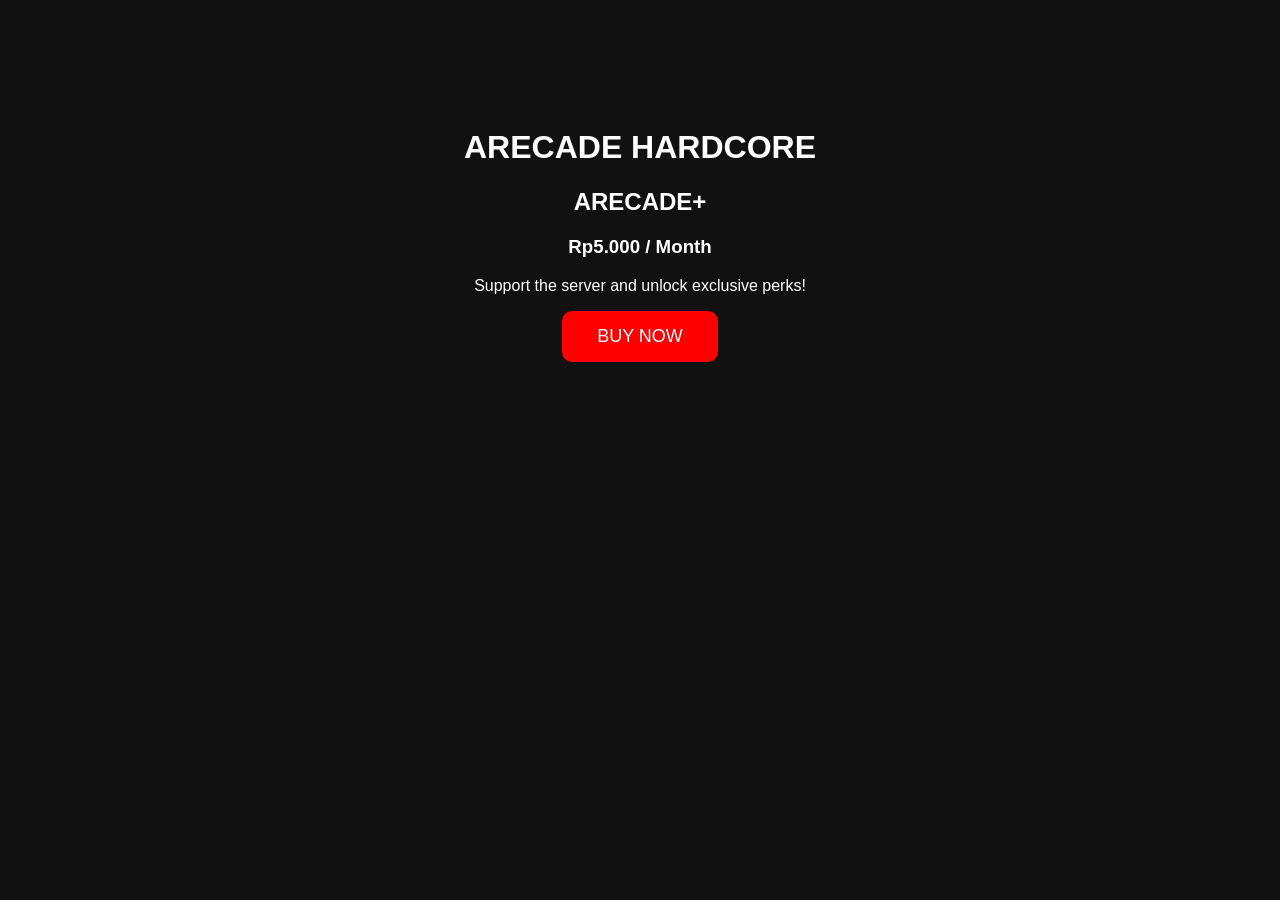
==== index.html @ c164f5a3 "Create index.html" ====
<!DOCTYPE html>
<html lang="en">
<head>
    <meta charset="UTF-8">
    <meta name="viewport" content="width=device-width, initial-scale=1.0">
    <title>Arcade Hardcore Store</title>
</head>
<body style="background:#111;color:white;text-align:center;font-family:Arial;padding-top:100px;">

<h1>ARECADE HARDCORE</h1>

<h2>ARECADE+</h2>

<h3>Rp5.000 / Month</h3>

<p>Support the server and unlock exclusive perks!</p>

<button style="padding:15px 35px;background:red;color:white;border:none;border-radius:10px;font-size:18px;">
BUY NOW
</button>

</body>
</html>
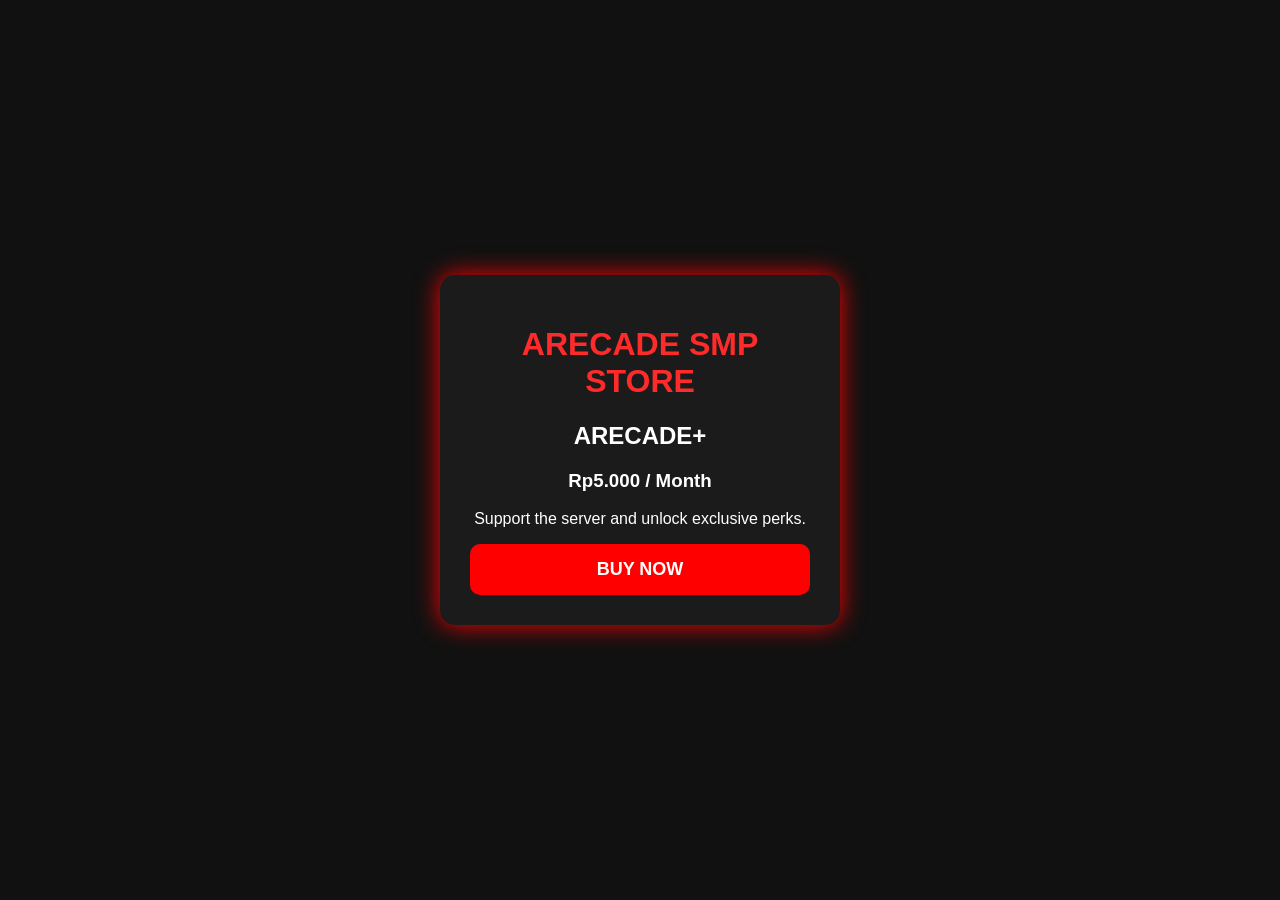
==== commit 684b2bf2: "index.html" ====
--- a/index.html
+++ b/index.html
@@ -1,23 +1,74 @@
 <!DOCTYPE html>
 <html lang="en">
 <head>
-    <meta charset="UTF-8">
-    <meta name="viewport" content="width=device-width, initial-scale=1.0">
-    <title>Arcade Hardcore Store</title>
+<meta charset="UTF-8">
+<meta name="viewport" content="width=device-width, initial-scale=1.0">
+<title>ARECADE SMP STORE</title>
+
+<style>
+body{
+    margin:0;
+    background:#111;
+    color:white;
+    font-family:Arial,Helvetica,sans-serif;
+    display:flex;
+    justify-content:center;
+    align-items:center;
+    height:100vh;
+}
+
+.card{
+    background:#1b1b1b;
+    width:340px;
+    border-radius:15px;
+    padding:30px;
+    text-align:center;
+    box-shadow:0 0 25px red;
+}
+
+h1{
+    color:#ff2b2b;
+}
+
+button{
+    width:100%;
+    padding:15px;
+    font-size:18px;
+    font-weight:bold;
+    border:none;
+    border-radius:10px;
+    background:#ff0000;
+    color:white;
+    cursor:pointer;
+    transition:.2s;
+}
+
+button:hover{
+    background:#cc0000;
+}
+</style>
 </head>
-<body style="background:#111;color:white;text-align:center;font-family:Arial;padding-top:100px;">
 
-<h1>ARECADE HARDCORE</h1>
+<body>
+
+<div class="card">
+<h1>ARECADE SMP STORE</h1>
 
 <h2>ARECADE+</h2>
 
 <h3>Rp5.000 / Month</h3>
 
-<p>Support the server and unlock exclusive perks!</p>
+<p>Support the server and unlock exclusive perks.</p>
 
-<button style="padding:15px 35px;background:red;color:white;border:none;border-radius:10px;font-size:18px;">
-BUY NOW
-</button>
+<button onclick="buyRank()">BUY NOW</button>
+
+</div>
+
+<script>
+function buyRank(){
+    window.open("https://forms.gle/ISI_LINK_GOOGLE_FORM_KAMU","_blank");
+}
+</script>
 
 </body>
 </html>
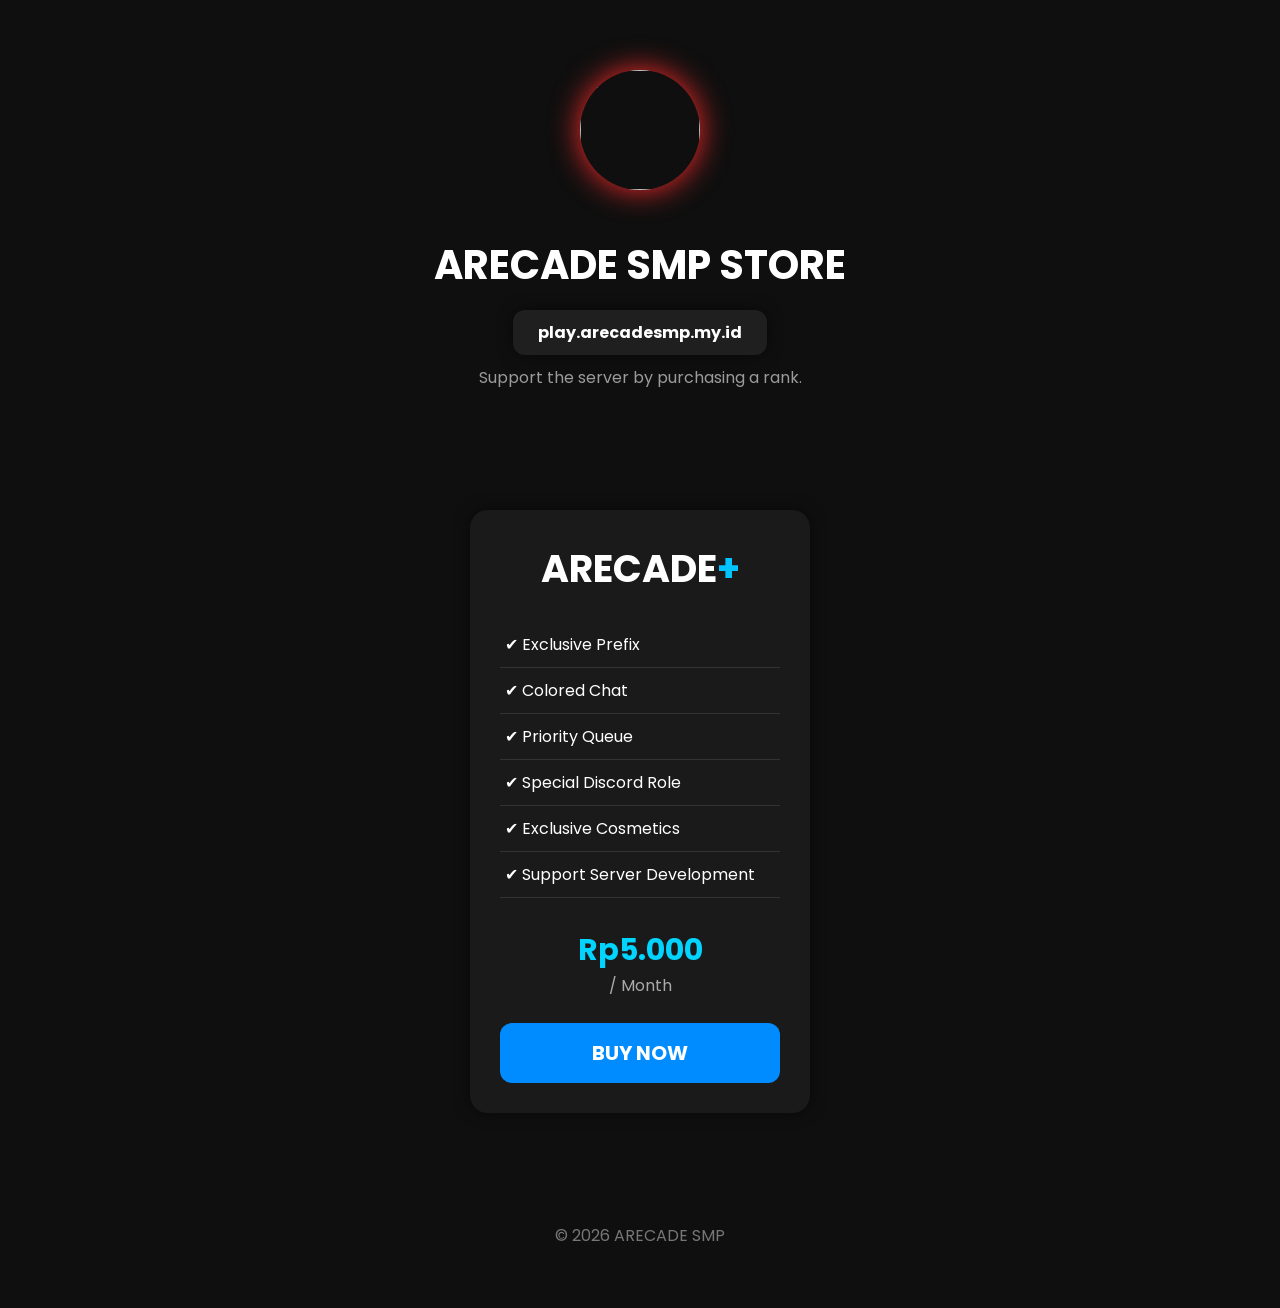
==== commit cd5624ca: "index.html" ====
--- a/index.html
+++ b/index.html
@@ -3,72 +3,237 @@
 <head>
 <meta charset="UTF-8">
 <meta name="viewport" content="width=device-width, initial-scale=1.0">
+
 <title>ARECADE SMP STORE</title>
 
+<link href="https://fonts.googleapis.com/css2?family=Poppins:wght@300;500;700&display=swap" rel="stylesheet">
+
 <style>
+
+*{
+margin:0;
+padding:0;
+box-sizing:border-box;
+font-family:Poppins,sans-serif;
+}
+
 body{
-    margin:0;
-    background:#111;
-    color:white;
-    font-family:Arial,Helvetica,sans-serif;
-    display:flex;
-    justify-content:center;
-    align-items:center;
-    height:100vh;
+background:#0f0f0f;
+color:white;
+text-align:center;
+}
+
+header{
+padding:70px 20px;
+}
+
+.logo{
+width:120px;
+height:120px;
+border-radius:50%;
+box-shadow:0 0 30px #ff2b2b;
+margin-bottom:20px;
+}
+
+.ip{
+display:inline-block;
+padding:10px 25px;
+background:#1f1f1f;
+border-radius:12px;
+font-weight:bold;
+margin-top:15px;
+box-shadow:0 0 15px rgba(0,0,0,.5);
+}
+
+.title{
+font-size:40px;
+font-weight:bold;
+margin-top:25px;
+}
+
+.subtitle{
+color:#9b9b9b;
+margin-top:10px;
+}
+
+.cards{
+display:flex;
+justify-content:center;
+padding:50px;
+flex-wrap:wrap;
+gap:35px;
 }
 
 .card{
-    background:#1b1b1b;
-    width:340px;
-    border-radius:15px;
-    padding:30px;
-    text-align:center;
-    box-shadow:0 0 25px red;
-}
-
-h1{
-    color:#ff2b2b;
-}
-
-button{
-    width:100%;
-    padding:15px;
-    font-size:18px;
-    font-weight:bold;
-    border:none;
-    border-radius:10px;
-    background:#ff0000;
-    color:white;
-    cursor:pointer;
-    transition:.2s;
-}
-
-button:hover{
-    background:#cc0000;
-}
+
+width:340px;
+background:#1a1a1a;
+border-radius:18px;
+padding:30px;
+transition:.25s;
+box-shadow:0 0 15px rgba(0,0,0,.5);
+
+}
+
+.card:hover{
+
+transform:translateY(-8px);
+box-shadow:0 0 30px red;
+
+}
+
+.rank{
+
+font-size:38px;
+font-weight:bold;
+
+}
+
+.plus{
+
+color:#00c3ff;
+
+}
+
+ul{
+
+text-align:left;
+margin-top:25px;
+margin-bottom:30px;
+line-height:35px;
+list-style:none;
+
+}
+
+li{
+
+border-bottom:1px solid #333;
+padding:5px;
+
+}
+
+.price{
+
+font-size:30px;
+font-weight:bold;
+color:#00d4ff;
+
+}
+
+.month{
+
+font-size:16px;
+color:#aaa;
+
+}
+
+.buy{
+
+margin-top:25px;
+width:100%;
+padding:15px;
+font-size:20px;
+font-weight:bold;
+background:#008cff;
+border:none;
+border-radius:12px;
+cursor:pointer;
+color:white;
+transition:.2s;
+
+}
+
+.buy:hover{
+
+background:#006cff;
+
+}
+
+footer{
+
+margin:60px;
+color:#777;
+
+}
+
 </style>
+
 </head>
 
 <body>
 
+<header>
+
+<img src="https://i.imgur.com/NV0wLqP.png" class="logo">
+
+<h1 class="title">ARECADE SMP STORE</h1>
+
+<div class="ip">
+play.arecadesmp.my.id
+</div>
+
+<p class="subtitle">
+Support the server by purchasing a rank.
+</p>
+
+</header>
+
+<div class="cards">
+
 <div class="card">
-<h1>ARECADE SMP STORE</h1>
-
-<h2>ARECADE+</h2>
-
-<h3>Rp5.000 / Month</h3>
-
-<p>Support the server and unlock exclusive perks.</p>
-
-<button onclick="buyRank()">BUY NOW</button>
-
-</div>
+
+<div class="rank">
+ARECADE<span class="plus">+</span>
+</div>
+
+<ul>
+
+<li>✔ Exclusive Prefix</li>
+
+<li>✔ Colored Chat</li>
+
+<li>✔ Priority Queue</li>
+
+<li>✔ Special Discord Role</li>
+
+<li>✔ Exclusive Cosmetics</li>
+
+<li>✔ Support Server Development</li>
+
+</ul>
+
+<div class="price">
+Rp5.000
+</div>
+
+<div class="month">
+/ Month
+</div>
+
+<button class="buy" onclick="buy()">
+BUY NOW
+</button>
+
+</div>
+
+</div>
+
+<footer>
+
+© 2026 ARECADE SMP
+
+</footer>
 
 <script>
-function buyRank(){
-    window.open("https://forms.gle/ISI_LINK_GOOGLE_FORM_KAMU","_blank");
-}
+
+function buy(){
+
+window.open("https://wa.me/6285864209011?text=Halo%20Admin,%20Saya%20ingin%20membeli%20rank%20ARECADE+.%0A%0AMinecraft%20Username:%20","_blank");
+
+}
+
 </script>
 
 </body>
+
 </html>
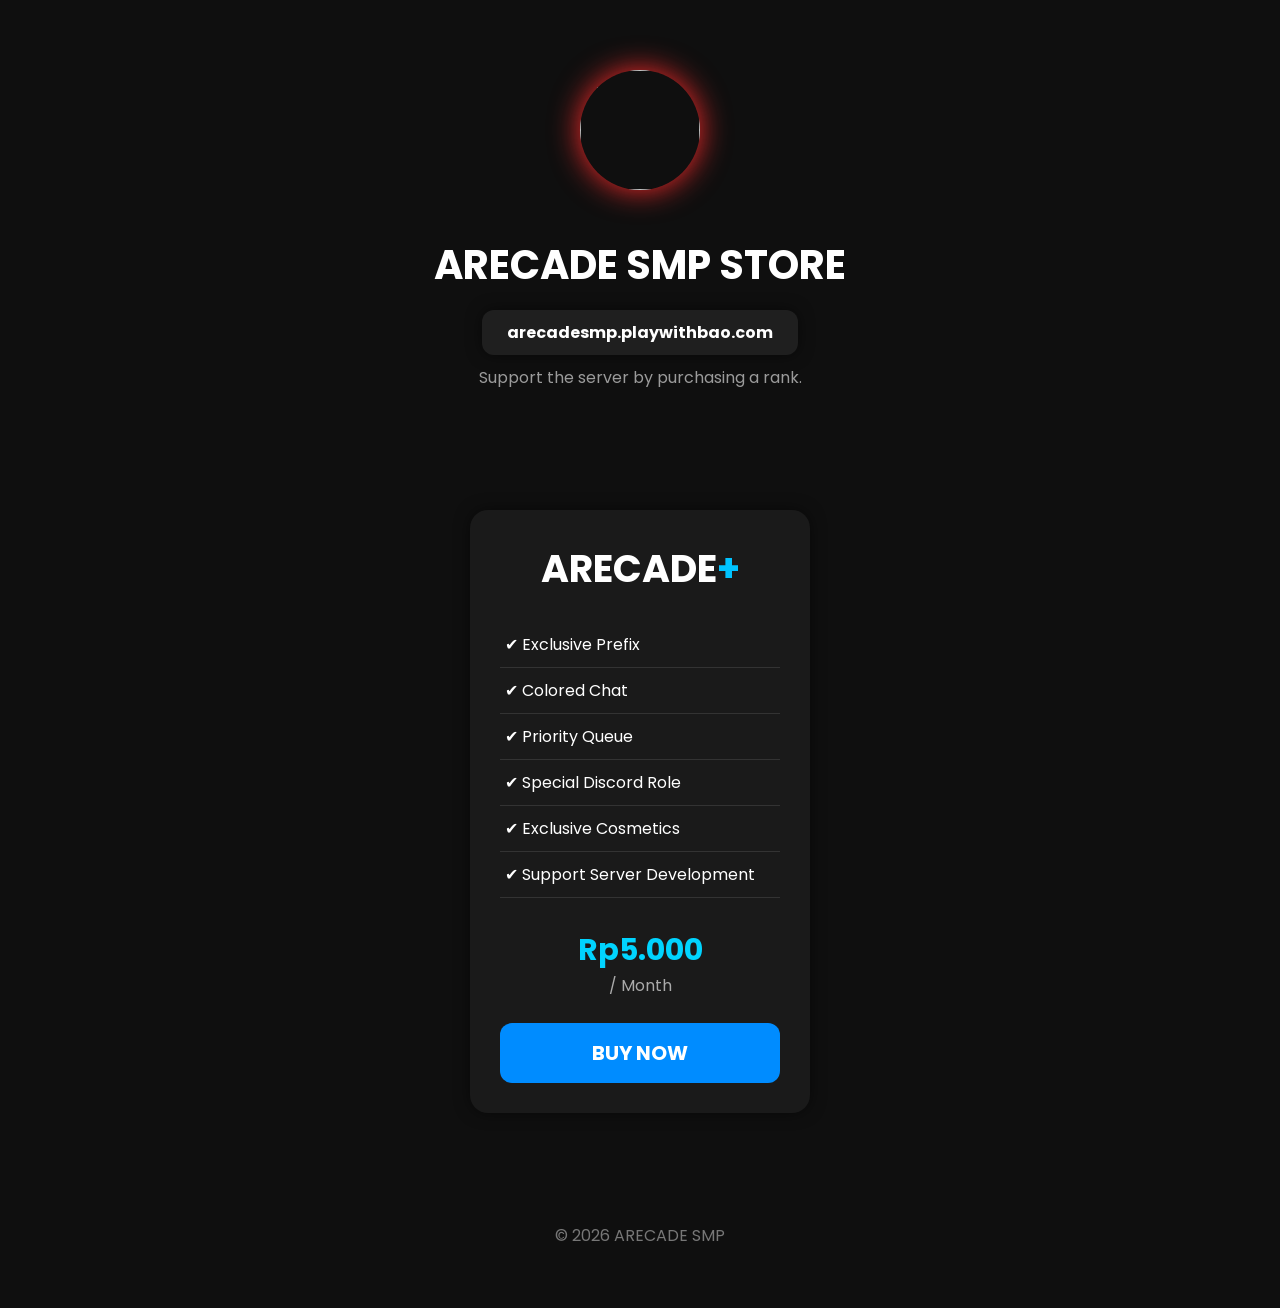
==== commit 7cd78d2f: "index.html" ====
--- a/index.html
+++ b/index.html
@@ -169,7 +169,7 @@
 <h1 class="title">ARECADE SMP STORE</h1>
 
 <div class="ip">
-play.arecadesmp.my.id
+arecadesmp.playwithbao.com
 </div>
 
 <p class="subtitle">
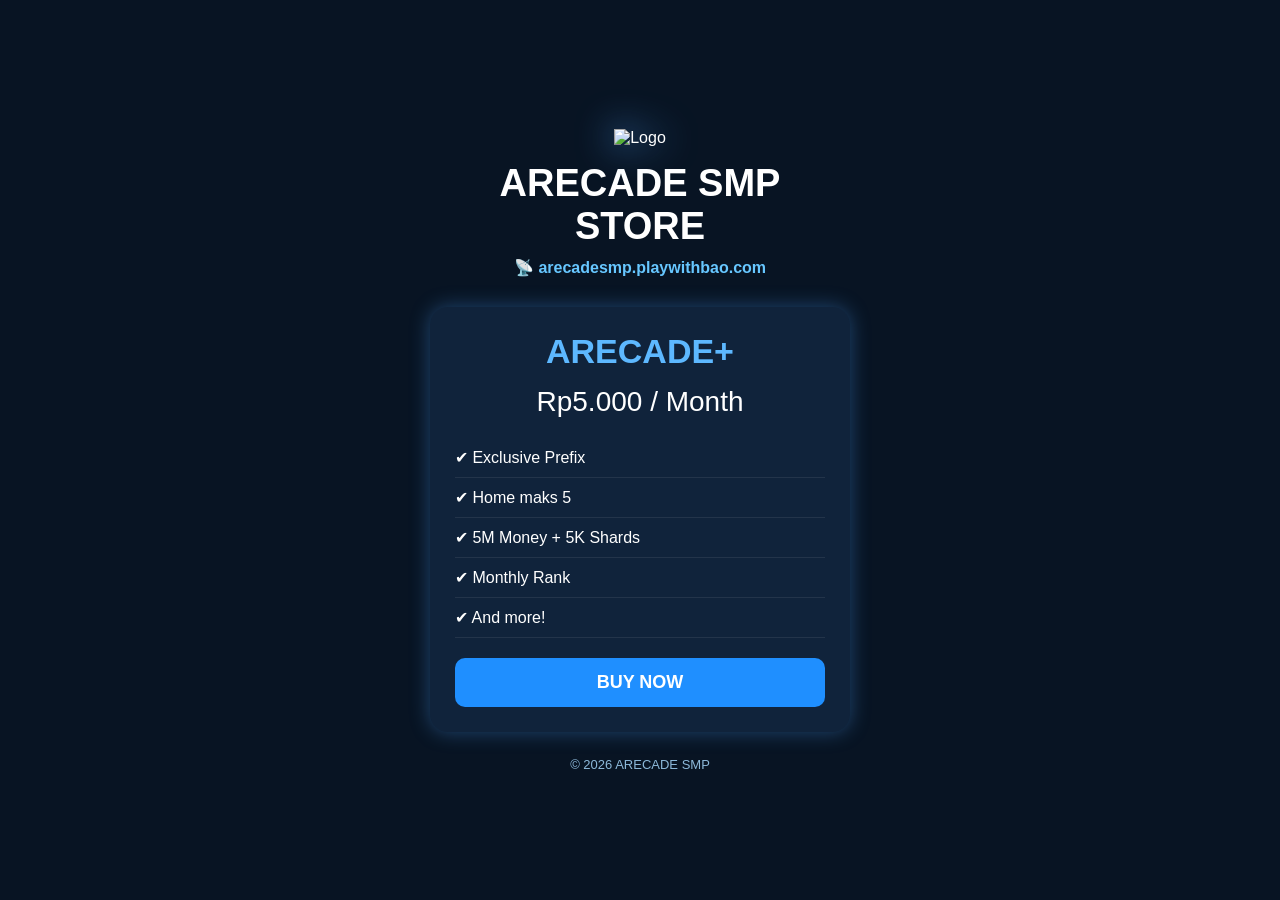
==== commit 1d3d1ef5: "Add files via upload" ====
--- a/index.html
+++ b/index.html
@@ -3,237 +3,54 @@
 <head>
 <meta charset="UTF-8">
 <meta name="viewport" content="width=device-width, initial-scale=1.0">
+<title>ARECADE SMP STORE</title>
+<style>
+*{margin:0;padding:0;box-sizing:border-box;font-family:Arial,sans-serif}
+body{background:#081423;color:#fff;display:flex;justify-content:center;align-items:center;min-height:100vh;padding:20px}
+.container{text-align:center;max-width:420px;width:100%}
+.logo{width:180px;filter:drop-shadow(0 0 18px #4ea3ff);margin-bottom:15px}
+h1{font-size:38px}
+.server{margin:10px 0 30px;color:#67c7ff;cursor:pointer;font-weight:bold}
+.card{background:#10233b;border-radius:18px;padding:25px;box-shadow:0 0 20px rgba(78,163,255,.35)}
+.rank{font-size:34px;color:#5db8ff;font-weight:bold}
+.price{font-size:28px;margin:15px 0}
+ul{list-style:none;text-align:left;margin:20px 0}
+li{padding:10px 0;border-bottom:1px solid rgba(255,255,255,.08)}
+.buy{width:100%;padding:14px;background:#1f8fff;border:none;border-radius:10px;color:#fff;font-size:18px;font-weight:bold;cursor:pointer}
+.buy:hover{background:#006eff}
+.footer{margin-top:25px;color:#8cb8d9;font-size:13px}
+</style>
+</head>
+<body>
+<div class="container">
+<img src="logo.png" class="logo" alt="Logo">
+<h1>ARECADE SMP STORE</h1>
+<div class="server" onclick="copyIP()">📡 arecadesmp.playwithbao.com</div>
 
-<title>ARECADE SMP STORE</title>
+<div class="card">
+<div class="rank">ARECADE+</div>
+<div class="price">Rp5.000 / Month</div>
+<ul>
+<li>✔ Exclusive Prefix</li>
+<li>✔ Home maks 5</li>
+<li>✔ 5M Money + 5K Shards</li>
+<li>✔ Monthly Rank</li>
+<li>✔ And more!</li>
+</ul>
 
-<link href="https://fonts.googleapis.com/css2?family=Poppins:wght@300;500;700&display=swap" rel="stylesheet">
-
-<style>
-
-*{
-margin:0;
-padding:0;
-box-sizing:border-box;
-font-family:Poppins,sans-serif;
-}
-
-body{
-background:#0f0f0f;
-color:white;
-text-align:center;
-}
-
-header{
-padding:70px 20px;
-}
-
-.logo{
-width:120px;
-height:120px;
-border-radius:50%;
-box-shadow:0 0 30px #ff2b2b;
-margin-bottom:20px;
-}
-
-.ip{
-display:inline-block;
-padding:10px 25px;
-background:#1f1f1f;
-border-radius:12px;
-font-weight:bold;
-margin-top:15px;
-box-shadow:0 0 15px rgba(0,0,0,.5);
-}
-
-.title{
-font-size:40px;
-font-weight:bold;
-margin-top:25px;
-}
-
-.subtitle{
-color:#9b9b9b;
-margin-top:10px;
-}
-
-.cards{
-display:flex;
-justify-content:center;
-padding:50px;
-flex-wrap:wrap;
-gap:35px;
-}
-
-.card{
-
-width:340px;
-background:#1a1a1a;
-border-radius:18px;
-padding:30px;
-transition:.25s;
-box-shadow:0 0 15px rgba(0,0,0,.5);
-
-}
-
-.card:hover{
-
-transform:translateY(-8px);
-box-shadow:0 0 30px red;
-
-}
-
-.rank{
-
-font-size:38px;
-font-weight:bold;
-
-}
-
-.plus{
-
-color:#00c3ff;
-
-}
-
-ul{
-
-text-align:left;
-margin-top:25px;
-margin-bottom:30px;
-line-height:35px;
-list-style:none;
-
-}
-
-li{
-
-border-bottom:1px solid #333;
-padding:5px;
-
-}
-
-.price{
-
-font-size:30px;
-font-weight:bold;
-color:#00d4ff;
-
-}
-
-.month{
-
-font-size:16px;
-color:#aaa;
-
-}
-
-.buy{
-
-margin-top:25px;
-width:100%;
-padding:15px;
-font-size:20px;
-font-weight:bold;
-background:#008cff;
-border:none;
-border-radius:12px;
-cursor:pointer;
-color:white;
-transition:.2s;
-
-}
-
-.buy:hover{
-
-background:#006cff;
-
-}
-
-footer{
-
-margin:60px;
-color:#777;
-
-}
-
-</style>
-
-</head>
-
-<body>
-
-<header>
-
-<img src="https://i.imgur.com/NV0wLqP.png" class="logo">
-
-<h1 class="title">ARECADE SMP STORE</h1>
-
-<div class="ip">
-arecadesmp.playwithbao.com
+<button class="buy" onclick="window.open('YOUR_GOOGLE_FORM_LINK','_blank')">BUY NOW</button>
 </div>
 
-<p class="subtitle">
-Support the server by purchasing a rank.
-</p>
-
-</header>
-
-<div class="cards">
-
-<div class="card">
-
-<div class="rank">
-ARECADE<span class="plus">+</span>
+<div class="footer">© 2026 ARECADE SMP</div>
 </div>
 
-<ul>
-
-<li>✔ Exclusive Prefix</li>
-
-<li>✔ Colored Chat</li>
-
-<li>✔ Priority Queue</li>
-
-<li>✔ Special Discord Role</li>
-
-<li>✔ Exclusive Cosmetics</li>
-
-<li>✔ Support Server Development</li>
-
-</ul>
-
-<div class="price">
-Rp5.000
-</div>
-
-<div class="month">
-/ Month
-</div>
-
-<button class="buy" onclick="buy()">
-BUY NOW
-</button>
-
-</div>
-
-</div>
-
-<footer>
-
-© 2026 ARECADE SMP
-
-</footer>
-
 <script>
-
-function buy(){
-
-window.open("https://wa.me/6285864209011?text=Halo%20Admin,%20Saya%20ingin%20membeli%20rank%20ARECADE+.%0A%0AMinecraft%20Username:%20","_blank");
-
+function copyIP(){
+navigator.clipboard.writeText("arecadesmp.playwithbao.com");
+const el=document.querySelector(".server");
+el.innerHTML="✔ IP Copied!";
+setTimeout(()=>{el.innerHTML="📡 arecadesmp.playwithbao.com";},2000);
 }
-
 </script>
-
 </body>
-
-</html>
+</html>
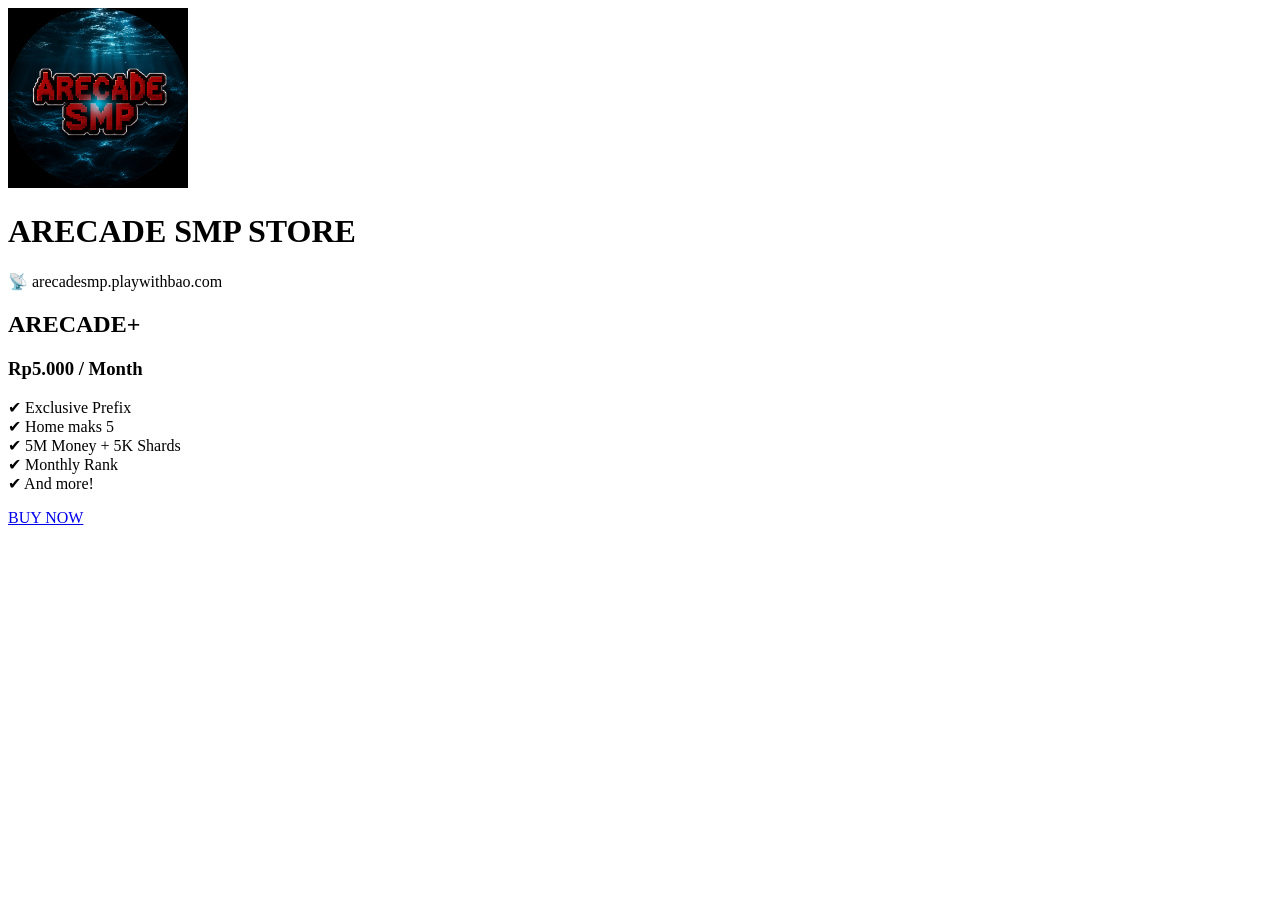
==== commit 018388e0: "Add files via upload" ====
--- a/index.html
+++ b/index.html
@@ -1,56 +1 @@
-<!DOCTYPE html>
-<html lang="en">
-<head>
-<meta charset="UTF-8">
-<meta name="viewport" content="width=device-width, initial-scale=1.0">
-<title>ARECADE SMP STORE</title>
-<style>
-*{margin:0;padding:0;box-sizing:border-box;font-family:Arial,sans-serif}
-body{background:#081423;color:#fff;display:flex;justify-content:center;align-items:center;min-height:100vh;padding:20px}
-.container{text-align:center;max-width:420px;width:100%}
-.logo{width:180px;filter:drop-shadow(0 0 18px #4ea3ff);margin-bottom:15px}
-h1{font-size:38px}
-.server{margin:10px 0 30px;color:#67c7ff;cursor:pointer;font-weight:bold}
-.card{background:#10233b;border-radius:18px;padding:25px;box-shadow:0 0 20px rgba(78,163,255,.35)}
-.rank{font-size:34px;color:#5db8ff;font-weight:bold}
-.price{font-size:28px;margin:15px 0}
-ul{list-style:none;text-align:left;margin:20px 0}
-li{padding:10px 0;border-bottom:1px solid rgba(255,255,255,.08)}
-.buy{width:100%;padding:14px;background:#1f8fff;border:none;border-radius:10px;color:#fff;font-size:18px;font-weight:bold;cursor:pointer}
-.buy:hover{background:#006eff}
-.footer{margin-top:25px;color:#8cb8d9;font-size:13px}
-</style>
-</head>
-<body>
-<div class="container">
-<img src="logo.png" class="logo" alt="Logo">
-<h1>ARECADE SMP STORE</h1>
-<div class="server" onclick="copyIP()">📡 arecadesmp.playwithbao.com</div>
-
-<div class="card">
-<div class="rank">ARECADE+</div>
-<div class="price">Rp5.000 / Month</div>
-<ul>
-<li>✔ Exclusive Prefix</li>
-<li>✔ Home maks 5</li>
-<li>✔ 5M Money + 5K Shards</li>
-<li>✔ Monthly Rank</li>
-<li>✔ And more!</li>
-</ul>
-
-<button class="buy" onclick="window.open('YOUR_GOOGLE_FORM_LINK','_blank')">BUY NOW</button>
-</div>
-
-<div class="footer">© 2026 ARECADE SMP</div>
-</div>
-
-<script>
-function copyIP(){
-navigator.clipboard.writeText("arecadesmp.playwithbao.com");
-const el=document.querySelector(".server");
-el.innerHTML="✔ IP Copied!";
-setTimeout(()=>{el.innerHTML="📡 arecadesmp.playwithbao.com";},2000);
-}
-</script>
-</body>
-</html>+<!doctype html><html><head><link rel='stylesheet' href='style.css'><title>ARECADE SMP STORE</title></head><body><img src='logo.png' width='180'><h1>ARECADE SMP STORE</h1><p onclick="navigator.clipboard.writeText('arecadesmp.playwithbao.com');alert('IP Copied!')">📡 arecadesmp.playwithbao.com</p><div class='card'><h2>ARECADE+</h2><h3>Rp5.000 / Month</h3><p>✔ Exclusive Prefix<br>✔ Home maks 5<br>✔ 5M Money + 5K Shards<br>✔ Monthly Rank<br>✔ And more!</p><a class='btn' href='buy.html'>BUY NOW</a></div></body></html>
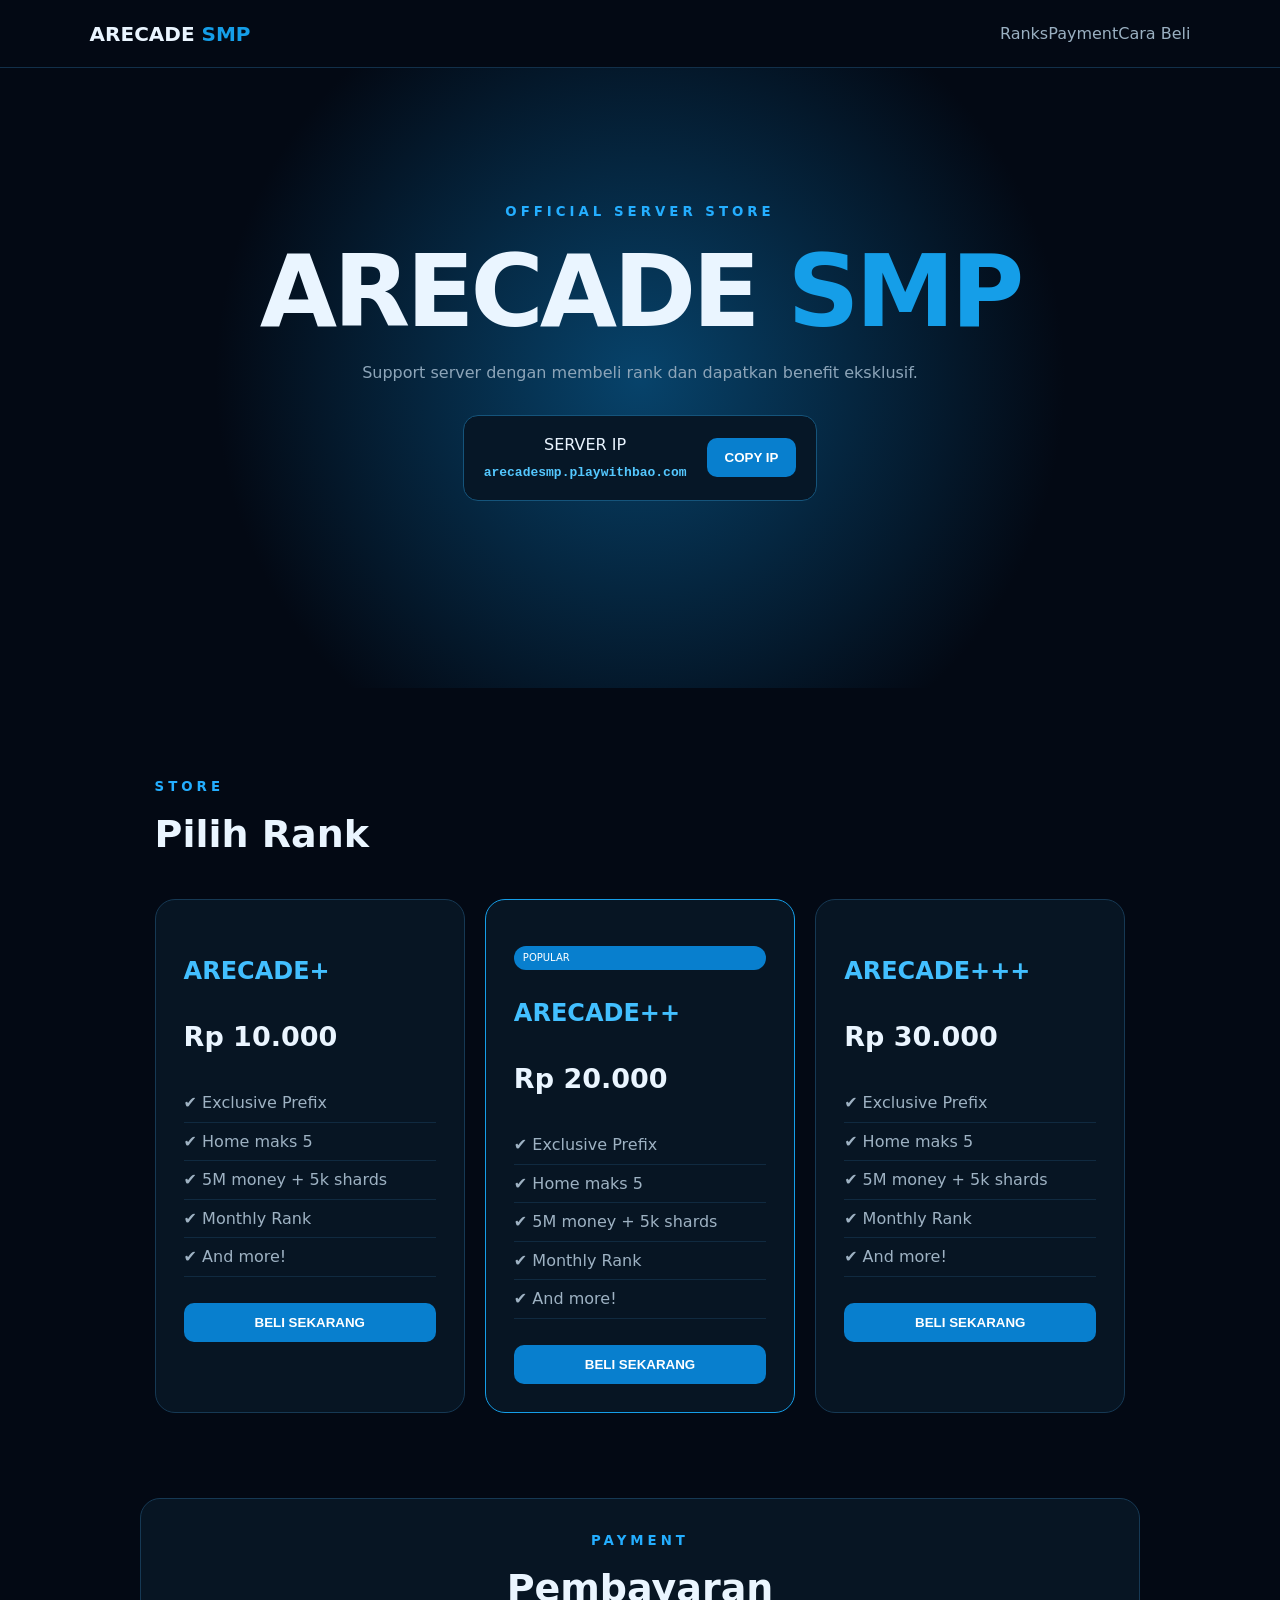
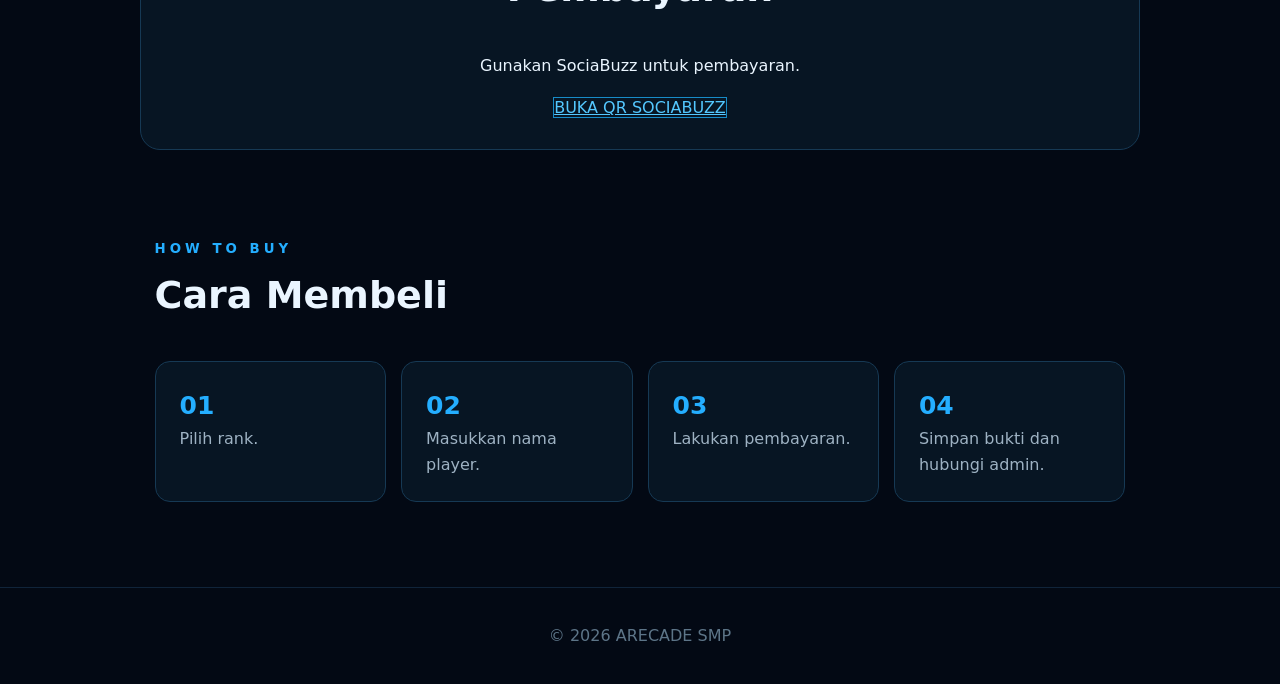
==== commit f6880745: "Add files via upload" ====
--- a/index.html
+++ b/index.html
@@ -1 +1,11 @@
-<!doctype html><html><head><link rel='stylesheet' href='style.css'><title>ARECADE SMP STORE</title></head><body><img src='logo.png' width='180'><h1>ARECADE SMP STORE</h1><p onclick="navigator.clipboard.writeText('arecadesmp.playwithbao.com');alert('IP Copied!')">📡 arecadesmp.playwithbao.com</p><div class='card'><h2>ARECADE+</h2><h3>Rp5.000 / Month</h3><p>✔ Exclusive Prefix<br>✔ Home maks 5<br>✔ 5M Money + 5K Shards<br>✔ Monthly Rank<br>✔ And more!</p><a class='btn' href='buy.html'>BUY NOW</a></div></body></html>+<!doctype html><html lang="id"><head><meta charset="utf-8"><meta name="viewport" content="width=device-width,initial-scale=1"><title>ARECADE SMP STORE</title><link rel="stylesheet" href="style.css"></head><body>
+<header><b>ARECADE <i>SMP</i></b><nav><a href="#ranks">Ranks</a><a href="#payment">Payment</a><a href="#how">Cara Beli</a></nav></header>
+<section class="hero"><small>OFFICIAL SERVER STORE</small><h1>ARECADE <i>SMP</i></h1><p>Support server dengan membeli rank dan dapatkan benefit eksklusif.</p><div class="ip"><span>SERVER IP<br><strong id="ip">arecadesmp.playwithbao.com</strong></span><button onclick="copyIP()">COPY IP</button></div></section>
+<section id="ranks"><small>STORE</small><h2>Pilih Rank</h2><div class="cards">
+<article><h3>ARECADE+</h3><strong>Rp 10.000</strong><ul><li>✔ Exclusive Prefix</li><li>✔ Home maks 5</li><li>✔ 5M money + 5k shards</li><li>✔ Monthly Rank</li><li>✔ And more!</li></ul><button onclick="buy('ARECADE+','10000')">BELI SEKARANG</button></article>
+<article class="popular"><label>POPULAR</label><h3>ARECADE++</h3><strong>Rp 20.000</strong><ul><li>✔ Exclusive Prefix</li><li>✔ Home maks 5</li><li>✔ 5M money + 5k shards</li><li>✔ Monthly Rank</li><li>✔ And more!</li></ul><button onclick="buy('ARECADE++','20000')">BELI SEKARANG</button></article>
+<article><h3>ARECADE+++</h3><strong>Rp 30.000</strong><ul><li>✔ Exclusive Prefix</li><li>✔ Home maks 5</li><li>✔ 5M money + 5k shards</li><li>✔ Monthly Rank</li><li>✔ And more!</li></ul><button onclick="buy('ARECADE+++','30000')">BELI SEKARANG</button></article>
+</div></section>
+<section id="payment" class="box"><small>PAYMENT</small><h2>Pembayaran</h2><p>Gunakan SociaBuzz untuk pembayaran.</p><a class="outline" href="https://sociabuzz.com/pro/tribe/qrcode/v2/7146504937" target="_blank">BUKA QR SOCIABUZZ</a></section>
+<section id="how"><small>HOW TO BUY</small><h2>Cara Membeli</h2><div class="steps"><div><b>01</b>Pilih rank.</div><div><b>02</b>Masukkan nama player.</div><div><b>03</b>Lakukan pembayaran.</div><div><b>04</b>Simpan bukti dan hubungi admin.</div></div></section>
+<footer>© 2026 ARECADE SMP</footer><script src="script.js"></script></body></html>
--- a/style.css
+++ b/style.css
@@ -0,0 +1 @@
+*{box-sizing:border-box}body{margin:0;background:#030914;color:#eaf5ff;font-family:system-ui,Arial;line-height:1.6}header{height:68px;padding:0 7%;display:flex;align-items:center;gap:30px;border-bottom:1px solid #12304a;background:#040b15cc;position:sticky;top:0;z-index:2}header b{font-size:20px;margin-right:auto}i{color:#159ee8;font-style:normal}header a{color:#9ab0c2;text-decoration:none}.hero{text-align:center;min-height:620px;padding:130px 20px 80px;background:radial-gradient(circle,#07436b,#030914 65%)}small{color:#24aeff;letter-spacing:4px;font-weight:800}.hero h1{font-size:clamp(50px,10vw,100px);line-height:1;margin:18px 0;letter-spacing:-4px}.hero p{color:#8da5b9;max-width:600px;margin:auto}.ip{display:inline-flex;align-items:center;gap:20px;margin-top:30px;padding:16px 20px;border:1px solid #15547b;border-radius:15px;background:#061727}.ip strong{font-family:monospace;color:#54c8ff}button,.wide{display:inline-block;border:0;border-radius:10px;padding:12px 18px;background:#087fce;color:#fff;font-weight:800;cursor:pointer;text-decoration:none}section{max-width:1150px;margin:auto;padding:85px 7%}h2{font-size:38px;margin:5px 0 35px}.cards{display:grid;grid-template-columns:repeat(3,1fr);gap:20px}.cards article,.card,.box{background:#071523;border:1px solid #163954;border-radius:20px;padding:28px}.cards article h3{color:#42bfff;font-size:24px}.cards article>strong{font-size:27px}.cards ul{list-style:none;padding:10px 0;color:#9eb2c3}.cards li{border-bottom:1px solid #102a40;padding:6px 0}.cards button{width:100%}.popular{border-color:#159ee8!important}.popular label{color:#fff;background:#087fce;padding:4px 9px;border-radius:20px;font-size:10px}.box{text-align:center;max-width:1000px}.outline{border:1px solid #178bc7;background:transparent;color:#54c8ff}.steps{display:grid;grid-template-columns:repeat(4,1fr);gap:15px}.steps div{padding:24px;background:#071523;border:1px solid #163954;border-radius:15px;color:#9eb2c3}.steps b{display:block;color:#24aeff;font-size:25px}.form{min-height:calc(100vh - 68px);display:grid;place-items:center;padding:30px 20px}.card{width:min(520px,100%)}.card h1{font-size:38px}label{display:block;color:#9eb2c3;margin:18px 0 7px}input,select{width:100%;padding:14px;background:#030b15;border:1px solid #1a3d58;border-radius:9px;color:#fff;font-size:16px}form button,.card>.wide{width:100%;margin-top:25px}.summary{margin:20px 0;padding:14px;background:#030b15;border:1px solid #15344c;border-radius:12px}.summary p{display:flex;justify-content:space-between;border-bottom:1px solid #102638;padding:5px}.note{color:#71899e;font-size:13px}.success{min-height:100vh;display:grid;place-items:center;align-content:center;text-align:center;padding:30px}.success>*{width:min(520px,100%)}.check{margin:auto auto 20px;width:75px;height:75px;border-radius:50%;background:#087fce;font-size:45px}footer{text-align:center;padding:35px;color:#5d7588;border-top:1px solid #10243a}@media(max-width:800px){.cards,.steps{grid-template-columns:1fr}nav{display:none}.hero{padding-top:100px}section{padding:65px 5%}}
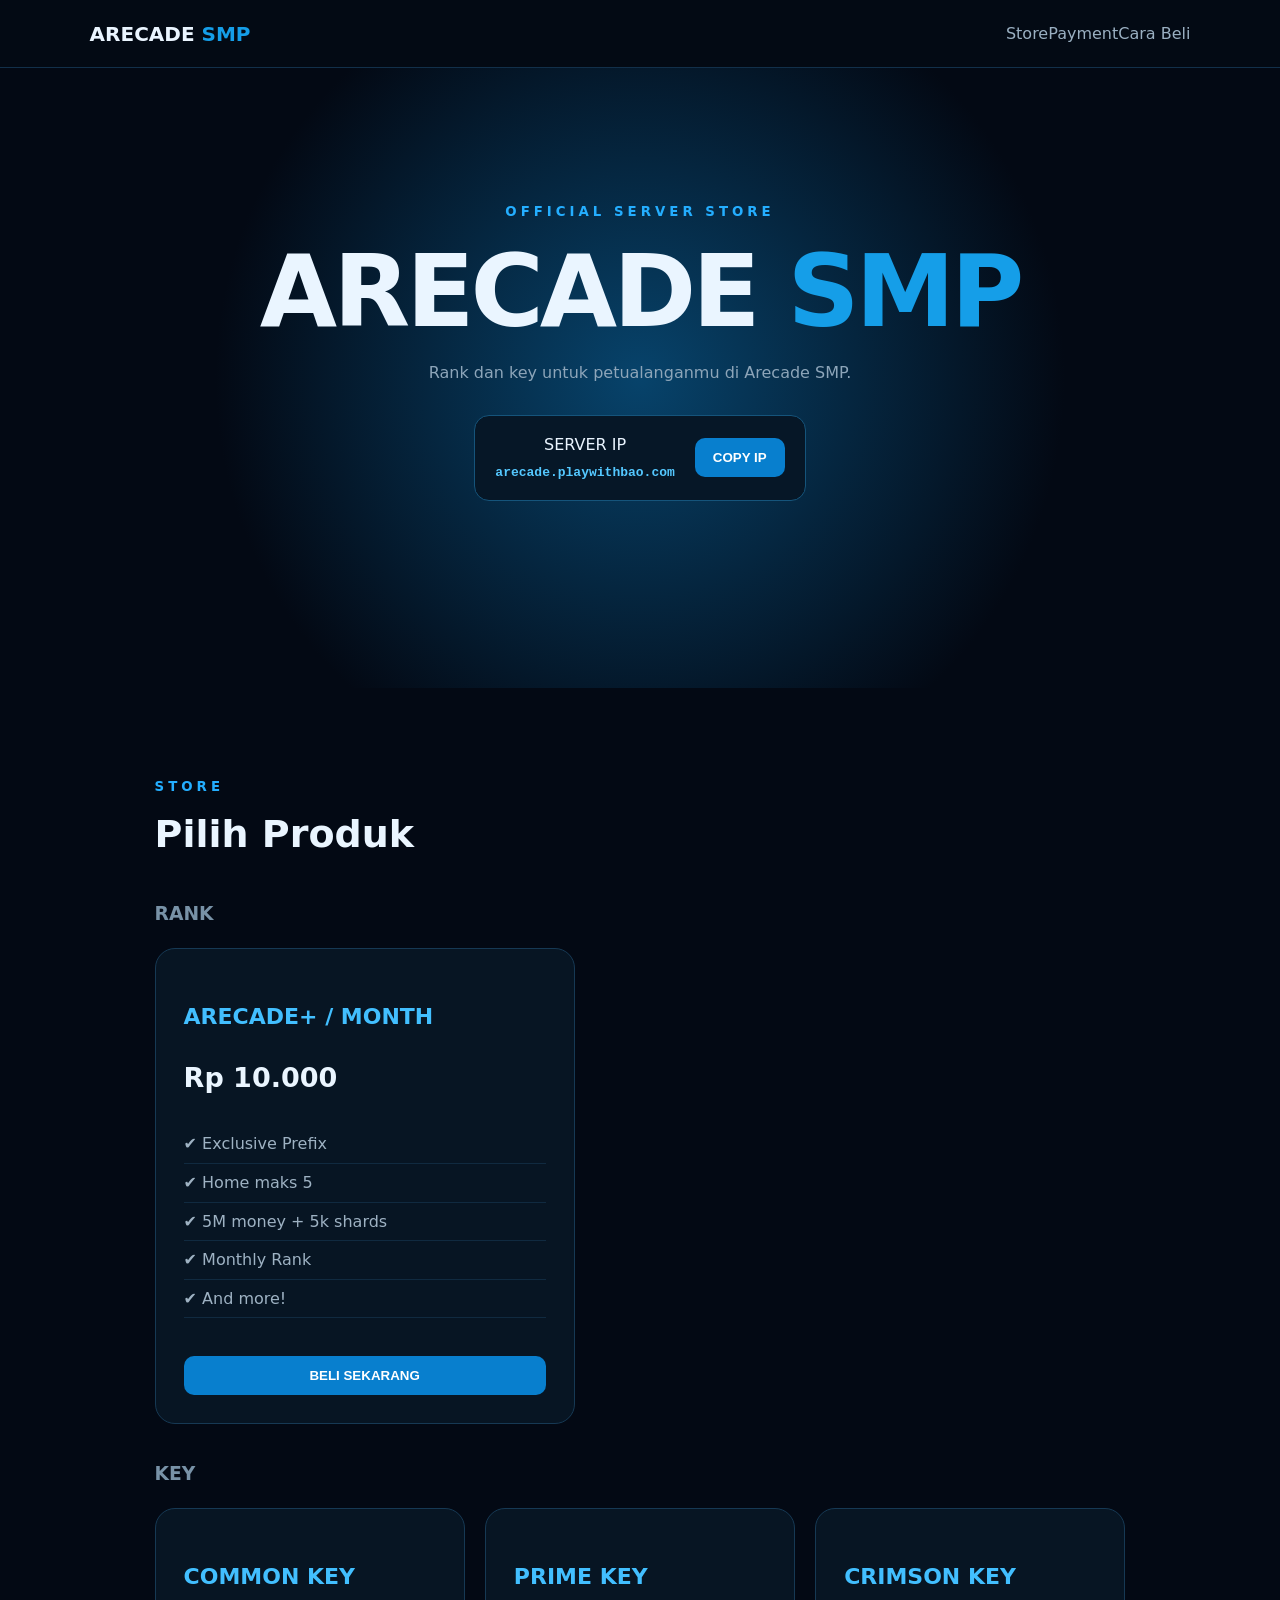
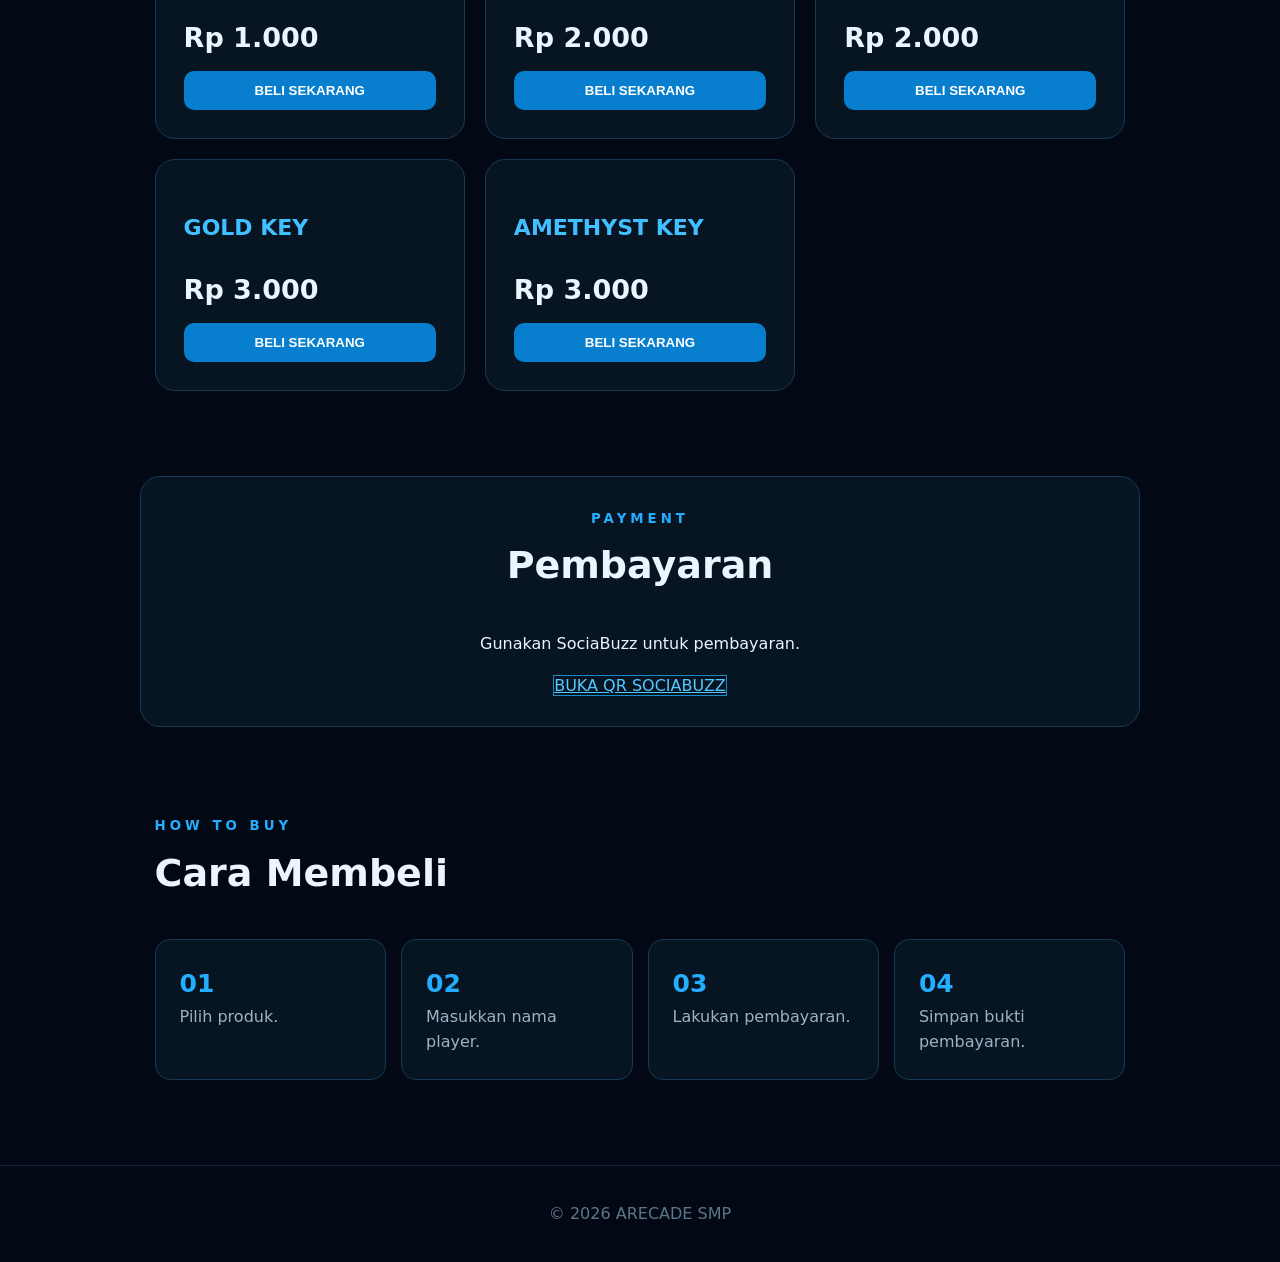
==== commit 9edbb3c1: "Add files via upload" ====
--- a/index.html
+++ b/index.html
@@ -1,11 +1,13 @@
 <!doctype html><html lang="id"><head><meta charset="utf-8"><meta name="viewport" content="width=device-width,initial-scale=1"><title>ARECADE SMP STORE</title><link rel="stylesheet" href="style.css"></head><body>
-<header><b>ARECADE <i>SMP</i></b><nav><a href="#ranks">Ranks</a><a href="#payment">Payment</a><a href="#how">Cara Beli</a></nav></header>
-<section class="hero"><small>OFFICIAL SERVER STORE</small><h1>ARECADE <i>SMP</i></h1><p>Support server dengan membeli rank dan dapatkan benefit eksklusif.</p><div class="ip"><span>SERVER IP<br><strong id="ip">arecadesmp.playwithbao.com</strong></span><button onclick="copyIP()">COPY IP</button></div></section>
-<section id="ranks"><small>STORE</small><h2>Pilih Rank</h2><div class="cards">
-<article><h3>ARECADE+</h3><strong>Rp 10.000</strong><ul><li>✔ Exclusive Prefix</li><li>✔ Home maks 5</li><li>✔ 5M money + 5k shards</li><li>✔ Monthly Rank</li><li>✔ And more!</li></ul><button onclick="buy('ARECADE+','10000')">BELI SEKARANG</button></article>
-<article class="popular"><label>POPULAR</label><h3>ARECADE++</h3><strong>Rp 20.000</strong><ul><li>✔ Exclusive Prefix</li><li>✔ Home maks 5</li><li>✔ 5M money + 5k shards</li><li>✔ Monthly Rank</li><li>✔ And more!</li></ul><button onclick="buy('ARECADE++','20000')">BELI SEKARANG</button></article>
-<article><h3>ARECADE+++</h3><strong>Rp 30.000</strong><ul><li>✔ Exclusive Prefix</li><li>✔ Home maks 5</li><li>✔ 5M money + 5k shards</li><li>✔ Monthly Rank</li><li>✔ And more!</li></ul><button onclick="buy('ARECADE+++','30000')">BELI SEKARANG</button></article>
+<header><b>ARECADE <i>SMP</i></b><nav><a href="#products">Store</a><a href="#payment">Payment</a><a href="#how">Cara Beli</a></nav></header>
+<section class="hero"><small>OFFICIAL SERVER STORE</small><h1>ARECADE <i>SMP</i></h1><p>Rank dan key untuk petualanganmu di Arecade SMP.</p><div class="ip"><span>SERVER IP<br><strong id="ip">arecade.playwithbao.com</strong></span><button onclick="copyIP()">COPY IP</button></div></section>
+<section id="products"><small>STORE</small><h2>Pilih Produk</h2><h3 class="group">RANK</h3><div class="cards one"><article><h3>ARECADE+ / MONTH</h3><strong>Rp 10.000</strong><ul><li>✔ Exclusive Prefix</li><li>✔ Home maks 5</li><li>✔ 5M money + 5k shards</li><li>✔ Monthly Rank</li><li>✔ And more!</li></ul><button onclick="buy('ARECADE+ / MONTH','10000','rank')">BELI SEKARANG</button></article></div>
+<h3 class="group">KEY</h3><div class="cards">
+<article><h3>COMMON KEY</h3><strong>Rp 1.000</strong><button onclick="buy('Common Key','1000','key')">BELI SEKARANG</button></article>
+<article><h3>PRIME KEY</h3><strong>Rp 2.000</strong><button onclick="buy('Prime Key','2000','key')">BELI SEKARANG</button></article>
+<article><h3>CRIMSON KEY</h3><strong>Rp 2.000</strong><button onclick="buy('Crimson Key','2000','key')">BELI SEKARANG</button></article>
+<article><h3>GOLD KEY</h3><strong>Rp 3.000</strong><button onclick="buy('Gold Key','3000','key')">BELI SEKARANG</button></article>
+<article><h3>AMETHYST KEY</h3><strong>Rp 3.000</strong><button onclick="buy('Amethyst Key','3000','key')">BELI SEKARANG</button></article>
 </div></section>
 <section id="payment" class="box"><small>PAYMENT</small><h2>Pembayaran</h2><p>Gunakan SociaBuzz untuk pembayaran.</p><a class="outline" href="https://sociabuzz.com/pro/tribe/qrcode/v2/7146504937" target="_blank">BUKA QR SOCIABUZZ</a></section>
-<section id="how"><small>HOW TO BUY</small><h2>Cara Membeli</h2><div class="steps"><div><b>01</b>Pilih rank.</div><div><b>02</b>Masukkan nama player.</div><div><b>03</b>Lakukan pembayaran.</div><div><b>04</b>Simpan bukti dan hubungi admin.</div></div></section>
-<footer>© 2026 ARECADE SMP</footer><script src="script.js"></script></body></html>+<section id="how"><small>HOW TO BUY</small><h2>Cara Membeli</h2><div class="steps"><div><b>01</b>Pilih produk.</div><div><b>02</b>Masukkan nama player.</div><div><b>03</b>Lakukan pembayaran.</div><div><b>04</b>Simpan bukti pembayaran.</div></div></section><footer>© 2026 ARECADE SMP</footer><script src="script.js"></script></body></html>
--- a/style.css
+++ b/style.css
@@ -1 +1 @@
-*{box-sizing:border-box}body{margin:0;background:#030914;color:#eaf5ff;font-family:system-ui,Arial;line-height:1.6}header{height:68px;padding:0 7%;display:flex;align-items:center;gap:30px;border-bottom:1px solid #12304a;background:#040b15cc;position:sticky;top:0;z-index:2}header b{font-size:20px;margin-right:auto}i{color:#159ee8;font-style:normal}header a{color:#9ab0c2;text-decoration:none}.hero{text-align:center;min-height:620px;padding:130px 20px 80px;background:radial-gradient(circle,#07436b,#030914 65%)}small{color:#24aeff;letter-spacing:4px;font-weight:800}.hero h1{font-size:clamp(50px,10vw,100px);line-height:1;margin:18px 0;letter-spacing:-4px}.hero p{color:#8da5b9;max-width:600px;margin:auto}.ip{display:inline-flex;align-items:center;gap:20px;margin-top:30px;padding:16px 20px;border:1px solid #15547b;border-radius:15px;background:#061727}.ip strong{font-family:monospace;color:#54c8ff}button,.wide{display:inline-block;border:0;border-radius:10px;padding:12px 18px;background:#087fce;color:#fff;font-weight:800;cursor:pointer;text-decoration:none}section{max-width:1150px;margin:auto;padding:85px 7%}h2{font-size:38px;margin:5px 0 35px}.cards{display:grid;grid-template-columns:repeat(3,1fr);gap:20px}.cards article,.card,.box{background:#071523;border:1px solid #163954;border-radius:20px;padding:28px}.cards article h3{color:#42bfff;font-size:24px}.cards article>strong{font-size:27px}.cards ul{list-style:none;padding:10px 0;color:#9eb2c3}.cards li{border-bottom:1px solid #102a40;padding:6px 0}.cards button{width:100%}.popular{border-color:#159ee8!important}.popular label{color:#fff;background:#087fce;padding:4px 9px;border-radius:20px;font-size:10px}.box{text-align:center;max-width:1000px}.outline{border:1px solid #178bc7;background:transparent;color:#54c8ff}.steps{display:grid;grid-template-columns:repeat(4,1fr);gap:15px}.steps div{padding:24px;background:#071523;border:1px solid #163954;border-radius:15px;color:#9eb2c3}.steps b{display:block;color:#24aeff;font-size:25px}.form{min-height:calc(100vh - 68px);display:grid;place-items:center;padding:30px 20px}.card{width:min(520px,100%)}.card h1{font-size:38px}label{display:block;color:#9eb2c3;margin:18px 0 7px}input,select{width:100%;padding:14px;background:#030b15;border:1px solid #1a3d58;border-radius:9px;color:#fff;font-size:16px}form button,.card>.wide{width:100%;margin-top:25px}.summary{margin:20px 0;padding:14px;background:#030b15;border:1px solid #15344c;border-radius:12px}.summary p{display:flex;justify-content:space-between;border-bottom:1px solid #102638;padding:5px}.note{color:#71899e;font-size:13px}.success{min-height:100vh;display:grid;place-items:center;align-content:center;text-align:center;padding:30px}.success>*{width:min(520px,100%)}.check{margin:auto auto 20px;width:75px;height:75px;border-radius:50%;background:#087fce;font-size:45px}footer{text-align:center;padding:35px;color:#5d7588;border-top:1px solid #10243a}@media(max-width:800px){.cards,.steps{grid-template-columns:1fr}nav{display:none}.hero{padding-top:100px}section{padding:65px 5%}}+*{box-sizing:border-box}body{margin:0;background:#030914;color:#eaf5ff;font-family:system-ui,Arial;line-height:1.6}header{height:68px;padding:0 7%;display:flex;align-items:center;gap:30px;border-bottom:1px solid #12304a;background:#040b15dd;position:sticky;top:0;z-index:2}header b{font-size:20px;margin-right:auto}i{color:#159ee8;font-style:normal}header a{color:#9ab0c2;text-decoration:none}small{color:#24aeff;letter-spacing:4px;font-weight:800}.hero{text-align:center;min-height:620px;padding:130px 20px 80px;background:radial-gradient(circle,#07436b,#030914 65%)}.hero h1{font-size:clamp(50px,10vw,100px);line-height:1;margin:18px 0;letter-spacing:-4px}.hero p{color:#8da5b9;max-width:600px;margin:auto}.ip{display:inline-flex;align-items:center;gap:20px;margin-top:30px;padding:16px 20px;border:1px solid #15547b;border-radius:15px;background:#061727}.ip strong{font-family:monospace;color:#54c8ff}.ip button,button,.wide{display:inline-block;border:0;border-radius:10px;padding:12px 18px;background:#087fce;color:#fff;font-weight:800;cursor:pointer;text-decoration:none}section{max-width:1150px;margin:auto;padding:85px 7%}h2{font-size:38px;margin:5px 0 35px}.group{color:#7892a7;margin-top:35px}.cards{display:grid;grid-template-columns:repeat(3,1fr);gap:20px}.cards.one{grid-template-columns:minmax(260px,420px)}.cards article,.card,.box{background:#071523;border:1px solid #163954;border-radius:20px;padding:28px}.cards article h3{color:#42bfff;font-size:22px}.cards article>strong{font-size:27px}.cards ul{list-style:none;padding:10px 0;color:#9eb2c3}.cards li{border-bottom:1px solid #102a40;padding:6px 0}.cards button{width:100%;margin-top:12px}.box{text-align:center;max-width:1000px}.outline{border:1px solid #178bc7;background:transparent;color:#54c8ff}.steps{display:grid;grid-template-columns:repeat(4,1fr);gap:15px}.steps div{padding:24px;background:#071523;border:1px solid #163954;border-radius:15px;color:#9eb2c3}.steps b{display:block;color:#24aeff;font-size:25px}.form{min-height:calc(100vh - 68px);display:grid;place-items:center;padding:30px 20px}.card{width:min(520px,100%)}.card h1{font-size:38px}label{display:block;color:#9eb2c3;margin:18px 0 7px}input,select{width:100%;padding:14px;background:#030b15;border:1px solid #1a3d58;border-radius:9px;color:#fff;font-size:16px}form button,.card>.wide{width:100%;margin-top:25px}.summary{margin:20px 0;padding:14px;background:#030b15;border:1px solid #15344c;border-radius:12px}.summary p{display:flex;justify-content:space-between;border-bottom:1px solid #102638;padding:5px}.note{color:#71899e;font-size:13px}.success{min-height:100vh;display:grid;place-items:center;align-content:center;text-align:center;padding:30px}.success>*{width:min(520px,100%)}.check{margin:auto auto 20px;width:75px;height:75px;border-radius:50%;background:#087fce;font-size:45px}footer{text-align:center;padding:35px;color:#5d7588;border-top:1px solid #10243a}@media(max-width:800px){.cards,.steps{grid-template-columns:1fr}.hero{padding-top:100px}section{padding:65px 5%}}
